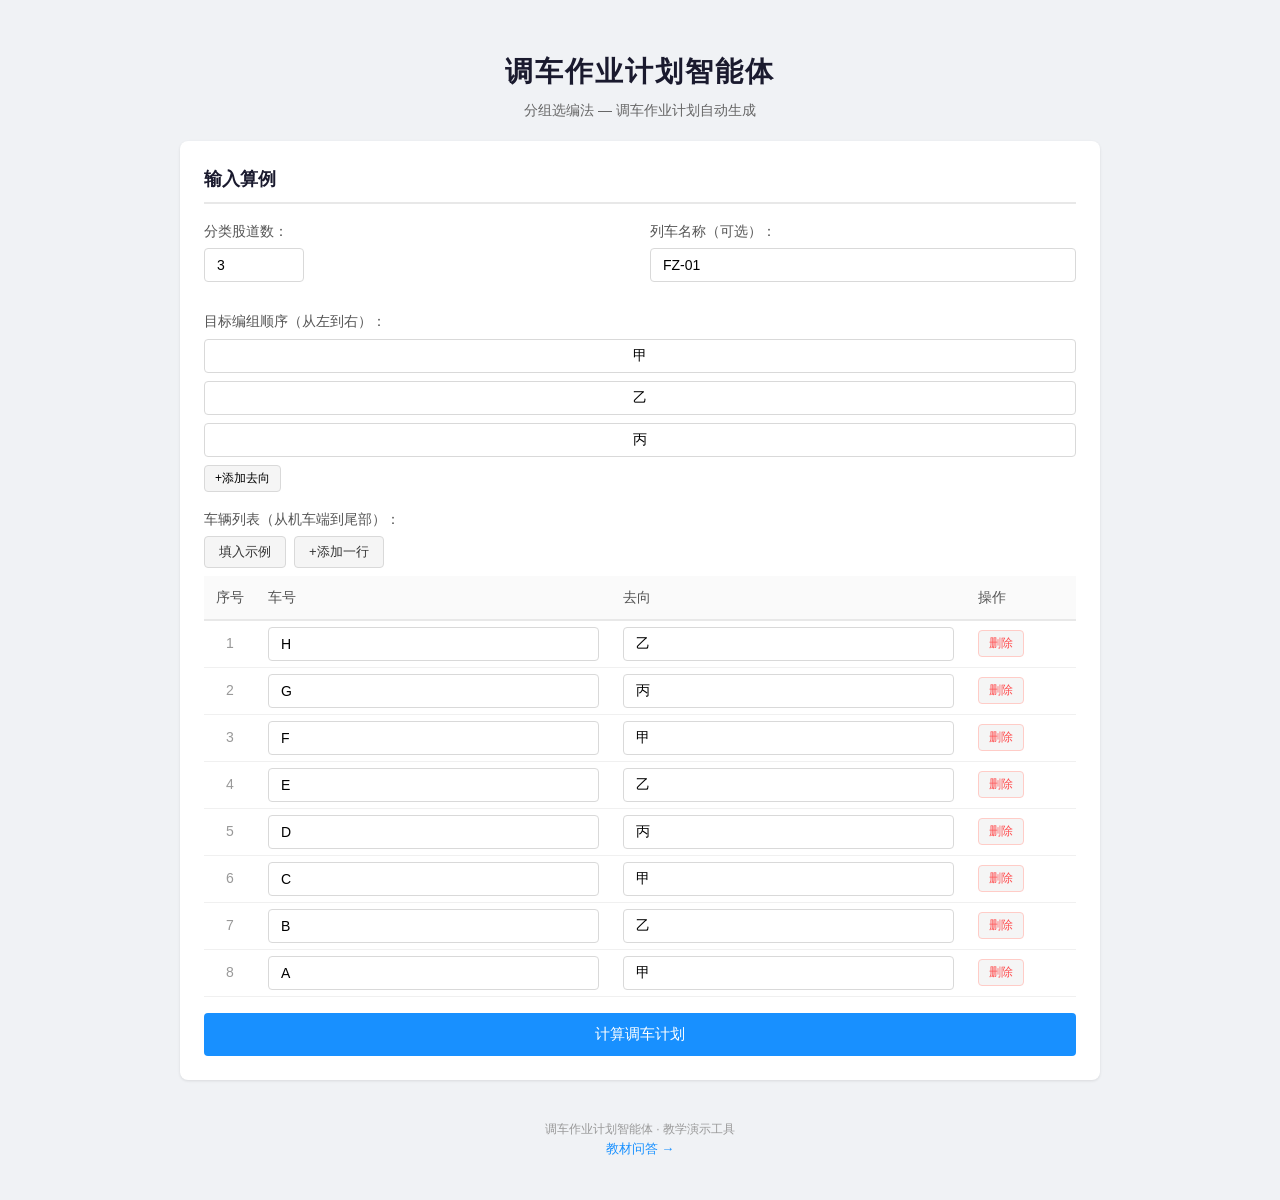
==== static/index.html @ 67c20efc "调车作业计划智能体：分组选编法求解 + 教材知识库与 DeepSeek 问答 - Flask 应用 serve static/，端口 50000 - scripts/shunting_plan.py " ====
<!DOCTYPE html>
<html lang="zh-CN">
<head>
    <meta charset="UTF-8">
    <meta name="viewport" content="width=device-width, initial-scale=1.0">
    <title>调车作业计划智能体</title>
    <link rel="stylesheet" href="/static/style.css">
</head>
<body>
    <div class="container">
        <header>
            <h1>调车作业计划智能体</h1>
            <p class="subtitle">分组选编法 — 调车作业计划自动生成</p>
        </header>

        <main>
            <section class="card input-section">
                <h2>输入算例</h2>
                <div class="form-row">
                    <div class="form-group">
                        <label for="numTracks">分类股道数：</label>
                        <input type="number" id="numTracks" min="2" max="6" value="3">
                    </div>
                    <div class="form-group">
                        <label for="trainName">列车名称（可选）：</label>
                        <input type="text" id="trainName" placeholder="如 FZ-01" maxlength="20">
                    </div>
                </div>

                <div class="form-group">
                    <label>目标编组顺序（从左到右）：</label>
                    <div id="targetOrderContainer" class="order-input">
                        <input type="text" class="order-tag" value="甲" data-index="0">
                        <input type="text" class="order-tag" value="乙" data-index="1">
                        <input type="text" class="order-tag" value="丙" data-index="2">
                        <button type="button" class="btn-sm" id="addOrderBtn">+添加去向</button>
                    </div>
                </div>

                <div class="form-group">
                    <label>车辆列表（从机车端到尾部）：</label>
                    <div class="table-actions">
                        <button type="button" class="btn btn-secondary" id="loadExample">填入示例</button>
                        <button type="button" class="btn btn-secondary" id="addRowBtn">+添加一行</button>
                    </div>
                    <div class="table-wrapper">
                        <table id="carTable">
                            <thead>
                                <tr>
                                    <th>序号</th>
                                    <th>车号</th>
                                    <th>去向</th>
                                    <th>操作</th>
                                </tr>
                            </thead>
                            <tbody id="carTableBody">
                            </tbody>
                        </table>
                    </div>
                </div>

                <button type="button" class="btn btn-primary" id="solveBtn">计算调车计划</button>
                <div id="errorMsg" class="error-msg" style="display:none;"></div>
            </section>

            <section class="card result-section" id="resultSection" style="display:none;">
                <h2>调车作业计划表</h2>
                <div id="resultStats" class="stats-bar"></div>

                <div class="table-wrapper">
                    <table id="resultTable">
                        <thead>
                            <tr>
                                <th>顺序</th>
                                <th>作业股道</th>
                                <th>摘/挂</th>
                                <th>辆数</th>
                                <th>车号</th>
                                <th>说明</th>
                            </tr>
                        </thead>
                        <tbody id="resultTableBody">
                        </tbody>
                    </table>
                </div>

                <div class="formation-section">
                    <h3>最终出发编成</h3>
                    <div id="finalFormation" class="formation-display"></div>
                </div>

                <div id="trackStatesSection" style="display:none;">
                    <h3>解体过程中各股道状态</h3>
                    <div id="trackStatesDisplay"></div>
                </div>
            </section>
        </main>

        <footer>
            <p>调车作业计划智能体 · 教学演示工具</p>
            <p><a href="/qa" class="qa-link">教材问答 →</a></p>
        </footer>
    </div>

    <script>
        const exampleCars = [
            { id: 'H', dest: '乙', order: 1 },
            { id: 'G', dest: '丙', order: 2 },
            { id: 'F', dest: '甲', order: 3 },
            { id: 'E', dest: '乙', order: 4 },
            { id: 'D', dest: '丙', order: 5 },
            { id: 'C', dest: '甲', order: 6 },
            { id: 'B', dest: '乙', order: 7 },
            { id: 'A', dest: '甲', order: 8 },
        ];

        let carCounter = 10;
        let destCounter = 4;

        function addCarRow(carId, dest) {
            const tbody = document.getElementById('carTableBody');
            const tr = document.createElement('tr');
            const rowNum = tbody.children.length + 1;
            tr.innerHTML = `
                <td class="row-num">${rowNum}</td>
                <td><input type="text" class="car-id" value="${carId || ''}" placeholder="如 A" maxlength="10"></td>
                <td><input type="text" class="car-dest" value="${dest || ''}" placeholder="如 甲" maxlength="10"></td>
                <td><button type="button" class="btn-sm btn-danger delete-row" onclick="deleteRow(this)">删除</button></td>
            `;
            tbody.appendChild(tr);
            updateRowNumbers();
        }

        function addOrderTag(value) {
            const container = document.getElementById('targetOrderContainer');
            const input = document.createElement('input');
            input.type = 'text';
            input.className = 'order-tag';
            input.value = value || '';
            input.dataset.index = container.querySelectorAll('.order-tag').length;
            container.insertBefore(input, container.lastElementChild);
        }

        function deleteRow(btn) {
            const tr = btn.closest('tr');
            if (document.querySelectorAll('#carTableBody tr').length <= 2) {
                showError('车辆至少需要2辆');
                return;
            }
            tr.remove();
            updateRowNumbers();
        }

        function updateRowNumbers() {
            const rows = document.querySelectorAll('#carTableBody tr');
            rows.forEach((row, i) => {
                row.querySelector('.row-num').textContent = i + 1;
            });
        }

        function getCarsFromTable() {
            const rows = document.querySelectorAll('#carTableBody tr');
            const cars = [];
            for (let i = rows.length - 1; i >= 0; i--) {
                const id = rows[i].querySelector('.car-id').value.trim();
                const dest = rows[i].querySelector('.car-dest').value.trim();
                if (id && dest) cars.push({ id, dest });
            }
            return cars;
        }

        function getTargetOrder() {
            const tags = document.querySelectorAll('.order-tag');
            const order = [];
            tags.forEach(tag => {
                const val = tag.value.trim();
                if (val) order.push(val);
            });
            return order;
        }

        function showError(msg) {
            const el = document.getElementById('errorMsg');
            el.textContent = msg;
            el.style.display = 'block';
        }

        function hideError() {
            document.getElementById('errorMsg').style.display = 'none';
        }

        // 填入示例
        document.getElementById('loadExample').addEventListener('click', function() {
            document.getElementById('numTracks').value = 3;
            document.getElementById('trainName').value = 'FZ-01';

            // 重置去向顺序
            const container = document.getElementById('targetOrderContainer');
            container.querySelectorAll('.order-tag').forEach(el => el.remove());
            ['甲', '乙', '丙'].forEach(v => addOrderTag(v));

            // 填入车辆（按机车端到尾部顺序：机车端最先处理=表格最下方）
            const tbody = document.getElementById('carTableBody');
            tbody.innerHTML = '';
            exampleCars.forEach(c => addCarRow(c.id, c.dest));

            hideError();
        });

        // 添加行
        document.getElementById('addRowBtn').addEventListener('click', function() {
            addCarRow('', '');
        });

        // 添加去向
        document.getElementById('addOrderBtn').addEventListener('click', function() {
            addOrderTag('');
        });

        // 提交求解
        document.getElementById('solveBtn').addEventListener('click', async function() {
            hideError();

            const cars = getCarsFromTable();
            const targetOrder = getTargetOrder();
            const numTracks = parseInt(document.getElementById('numTracks').value);

            // 前端校验
            if (cars.length < 2) {
                showError('车辆至少需要2辆');
                return;
            }
            if (targetOrder.length === 0) {
                showError('请设置目标编组顺序');
                return;
            }
            // 检查去向是否都在目标顺序中
            const dests = new Set(cars.map(c => c.dest));
            for (const d of dests) {
                if (!targetOrder.includes(d)) {
                    showError(`去向"${d}"不在目标编组顺序中`);
                    return;
                }
            }
            // 去重校验
            const seen = new Set();
            for (const c of cars) {
                if (seen.has(c.id)) {
                    showError(`车号"${c.id}"重复`);
                    return;
                }
                seen.add(c.id);
            }

            // 发送请求
            try {
                this.disabled = true;
                this.textContent = '计算中...';

                const resp = await fetch('/api/solve', {
                    method: 'POST',
                    headers: { 'Content-Type': 'application/json' },
                    body: JSON.stringify({ cars, num_tracks: numTracks, target_order: targetOrder })
                });

                const data = await resp.json();

                if (data.error) {
                    showError(data.error);
                    return;
                }

                displayResult(data);

            } catch (e) {
                showError('网络错误：无法连接到服务器');
            } finally {
                this.disabled = false;
                this.textContent = '计算调车计划';
            }
        });

        function displayResult(data) {
            const section = document.getElementById('resultSection');
            section.style.display = 'block';

            // 统计信息
            const s = data.stats;
            document.getElementById('resultStats').innerHTML = `
                <span class="stat">总调车程数：<strong>${s.total_steps}</strong> 钩</span>
                <span class="stat">牵出：${s.pull_out_count} 钩</span>
                <span class="stat">解体：${s.break_up_count} 钩</span>
                <span class="stat">编组：${s.make_up_count} 钩</span>
                <span class="stat">使用股道：${s.tracks_used} 条</span>
            `;

            // 计划表
            const tbody = document.getElementById('resultTableBody');
            tbody.innerHTML = '';
            data.steps.forEach(step => {
                const tr = document.createElement('tr');
                tr.className = `phase-${step.phase}`;
                tr.innerHTML = `
                    <td>${step.seq}</td>
                    <td>${step.track}</td>
                    <td>${step.op}</td>
                    <td>${step.qty}</td>
                    <td>${step.cars}</td>
                    <td>${step.desc}</td>
                `;
                tbody.appendChild(tr);
            });

            // 最终编成
            const formation = document.getElementById('finalFormation');
            formation.innerHTML = data.final_formation.map((car, i) => `
                <span class="car-tag">${car}</span>
                ${i < data.final_formation.length - 1 ? '<span class="car-arrow">→</span>' : ''}
            `).join('');
        }

        // 初始化
        document.getElementById('loadExample').click();
    </script>
</body>
</html>
---- static/style.css ----
* {
    margin: 0;
    padding: 0;
    box-sizing: border-box;
}

body {
    font-family: -apple-system, "Microsoft YaHei", "PingFang SC", sans-serif;
    background: #f0f2f5;
    color: #333;
    line-height: 1.6;
}

.container {
    max-width: 960px;
    margin: 0 auto;
    padding: 20px;
}

header {
    text-align: center;
    padding: 30px 0 20px;
}

header h1 {
    font-size: 28px;
    color: #1a1a2e;
    letter-spacing: 2px;
}

.subtitle {
    color: #666;
    font-size: 14px;
    margin-top: 4px;
}

.card {
    background: #fff;
    border-radius: 8px;
    padding: 24px;
    margin-bottom: 20px;
    box-shadow: 0 1px 3px rgba(0,0,0,0.1);
}

.card h2 {
    font-size: 18px;
    color: #1a1a2e;
    margin-bottom: 16px;
    padding-bottom: 8px;
    border-bottom: 2px solid #e8e8e8;
}

.card h3 {
    font-size: 15px;
    color: #333;
    margin-bottom: 10px;
}

.form-row {
    display: flex;
    gap: 20px;
    margin-bottom: 12px;
}

.form-group {
    margin-bottom: 16px;
    flex: 1;
}

.form-group label {
    display: block;
    font-size: 14px;
    font-weight: 500;
    color: #555;
    margin-bottom: 6px;
}

input[type="text"],
input[type="number"] {
    width: 100%;
    padding: 8px 12px;
    border: 1px solid #d9d9d9;
    border-radius: 4px;
    font-size: 14px;
    transition: border-color 0.2s;
}

input[type="text"]:focus,
input[type="number"]:focus {
    outline: none;
    border-color: #1890ff;
    box-shadow: 0 0 0 2px rgba(24,144,255,0.15);
}

input[type="number"] {
    width: 100px;
}

.order-input {
    display: flex;
    flex-wrap: wrap;
    gap: 8px;
    align-items: center;
}

.order-tag {
    width: 70px;
    text-align: center;
}

.table-actions {
    display: flex;
    gap: 8px;
    margin-bottom: 8px;
}

.table-wrapper {
    overflow-x: auto;
}

table {
    width: 100%;
    border-collapse: collapse;
    font-size: 14px;
}

table th {
    background: #fafafa;
    color: #555;
    font-weight: 500;
    padding: 10px 12px;
    text-align: left;
    border-bottom: 2px solid #e8e8e8;
    white-space: nowrap;
}

table td {
    padding: 6px 12px;
    border-bottom: 1px solid #f0f0f0;
}

td input {
    width: 100%;
    border: 1px solid transparent;
    padding: 6px 8px;
    border-radius: 4px;
    background: transparent;
}

td input:focus {
    border-color: #1890ff;
    background: #fff;
}

.row-num {
    color: #999;
    text-align: center;
    width: 40px;
}

/* Buttons */
.btn {
    display: inline-block;
    padding: 10px 24px;
    border: none;
    border-radius: 4px;
    font-size: 14px;
    cursor: pointer;
    transition: all 0.2s;
}

.btn-primary {
    background: #1890ff;
    color: #fff;
    font-size: 15px;
    font-weight: 500;
    padding: 12px 40px;
    display: block;
    width: 100%;
    margin-top: 8px;
}

.btn-primary:hover {
    background: #40a9ff;
}

.btn-primary:disabled {
    background: #91d5ff;
    cursor: not-allowed;
}

.btn-secondary {
    background: #f5f5f5;
    color: #333;
    border: 1px solid #d9d9d9;
    padding: 6px 14px;
    font-size: 13px;
}

.btn-secondary:hover {
    background: #e8e8e8;
    border-color: #bbb;
}

.btn-sm {
    padding: 4px 10px;
    border: 1px solid #d9d9d9;
    border-radius: 4px;
    font-size: 12px;
    cursor: pointer;
    background: #f5f5f5;
}

.btn-sm:hover {
    background: #e8e8e8;
}

.btn-danger {
    color: #ff4d4f;
    border-color: #ffccc7;
}

.btn-danger:hover {
    background: #fff1f0;
    border-color: #ff4d4f;
}

/* Error message */
.error-msg {
    background: #fff2f0;
    border: 1px solid #ffccc7;
    color: #ff4d4f;
    padding: 10px 16px;
    border-radius: 4px;
    margin-top: 12px;
    font-size: 14px;
}

/* Result */
.stats-bar {
    display: flex;
    flex-wrap: wrap;
    gap: 12px;
    margin-bottom: 16px;
    padding: 12px 16px;
    background: #f6f8fa;
    border-radius: 6px;
    font-size: 13px;
}

.stat {
    color: #555;
}

.stat strong {
    color: #1890ff;
}

/* Result rows by phase */
.phase-牵出 {
    background: #e6f7ff;
}

.phase-解体 {
    background: #fff7e6;
}

.phase-编组 {
    background: #f6ffed;
}

.phase-牵出:hover,
.phase-解体:hover,
.phase-编组:hover {
    filter: brightness(0.97);
}

/* Formation display */
.formation-section {
    margin-top: 20px;
    padding: 16px;
    background: #f6f8fa;
    border-radius: 6px;
}

.formation-display {
    display: flex;
    flex-wrap: wrap;
    align-items: center;
    gap: 4px;
    padding: 10px 0;
}

.car-tag {
    display: inline-flex;
    align-items: center;
    justify-content: center;
    width: 36px;
    height: 36px;
    background: #1890ff;
    color: #fff;
    font-weight: 600;
    font-size: 14px;
    border-radius: 4px;
}

.car-arrow {
    color: #bbb;
    font-size: 16px;
    margin: 0 2px;
}

/* Footer */
footer {
    text-align: center;
    padding: 20px;
    color: #999;
    font-size: 12px;
}

.qa-link {
    color: #1890ff;
    text-decoration: none;
    font-size: 13px;
}

.qa-link:hover {
    text-decoration: underline;
}

/* Q&A page */
.nav-links {
    margin-top: 8px;
    font-size: 14px;
}

.nav-links a {
    color: #1890ff;
    text-decoration: none;
}

.nav-links a:hover {
    text-decoration: underline;
}

textarea#question {
    width: 100%;
    padding: 10px 12px;
    border: 1px solid #d9d9d9;
    border-radius: 4px;
    font-size: 14px;
    font-family: inherit;
    line-height: 1.6;
    resize: vertical;
}

textarea#question:focus {
    outline: none;
    border-color: #1890ff;
    box-shadow: 0 0 0 2px rgba(24, 144, 255, 0.15);
}

.qa-actions {
    margin-top: 12px;
}

.qa-submit {
    margin-top: 0;
}

.qa-hint {
    background: #fffbe6;
    border: 1px solid #ffe58f;
    color: #ad6800;
    padding: 10px 16px;
    border-radius: 4px;
    margin-top: 12px;
    font-size: 14px;
}

.qa-answer {
    white-space: pre-wrap;
    font-size: 15px;
    line-height: 1.8;
}

.qa-source {
    margin-bottom: 12px;
    padding: 10px 14px;
    background: #f6f8fa;
    border-radius: 6px;
}

.qa-source summary {
    cursor: pointer;
    font-size: 14px;
    font-weight: 500;
    color: #1a1a2e;
}

.qa-source-meta {
    color: #888;
    font-size: 12px;
    margin: 6px 0 4px;
}

.qa-source-snippet {
    font-size: 13px;
    color: #555;
    white-space: pre-wrap;
}

/* Responsive */
@media (max-width: 600px) {
    .container {
        padding: 10px;
    }
    .form-row {
        flex-direction: column;
        gap: 0;
    }
    header h1 {
        font-size: 22px;
    }
    .stats-bar {
        flex-direction: column;
        gap: 4px;
    }
    table {
        font-size: 13px;
    }
    table th,
    table td {
        padding: 6px 8px;
    }
}
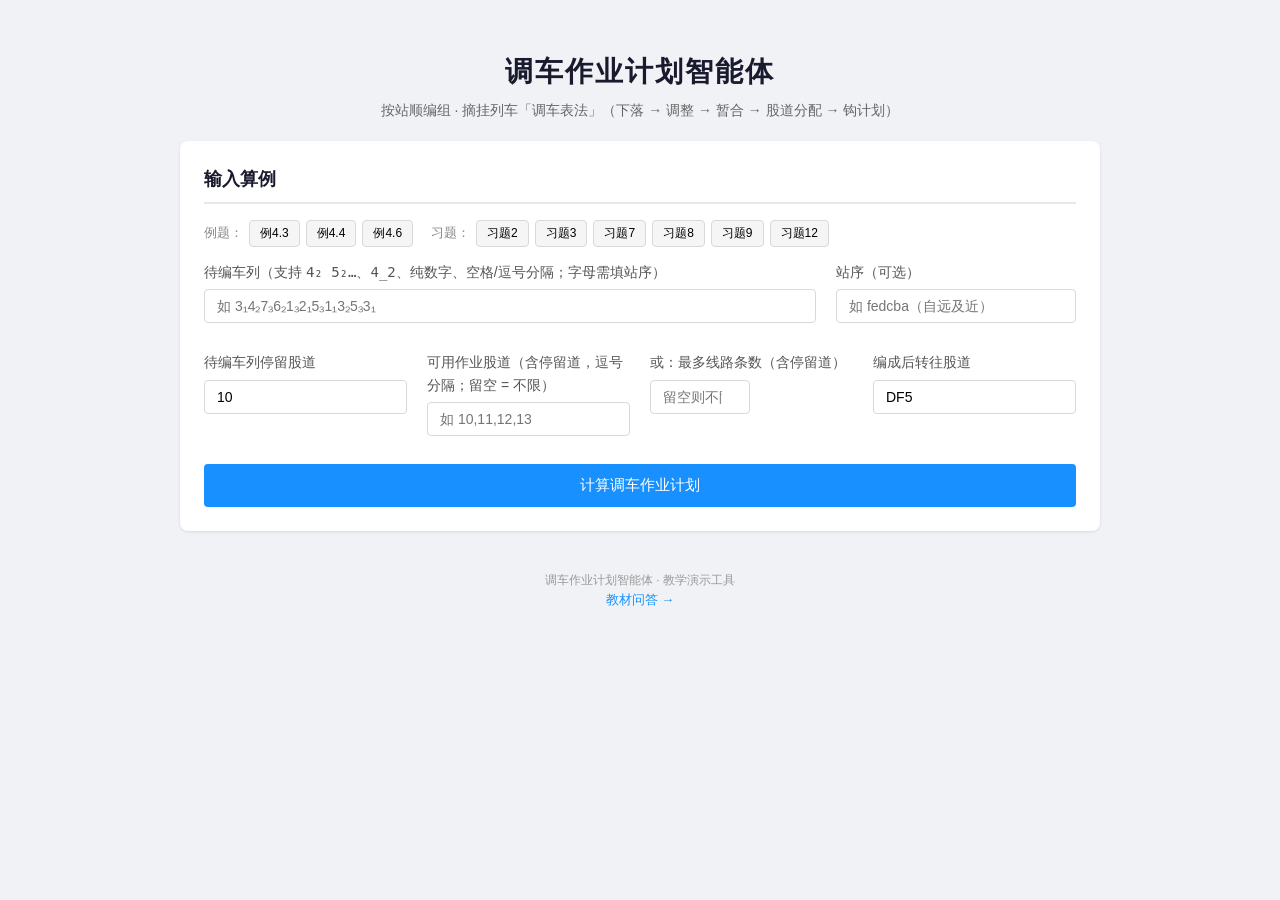
==== commit 1cc87973: "调车表法重建：下落→调整(邻组)→暂合→钩计划 求解 + 分步可视化前端 - scripts/ 新增纯 Python 算法核心：parser/xialuo/tiaozheng/engine/plann" ====
--- a/static/index.html
+++ b/static/index.html
@@ -10,90 +10,94 @@
     <div class="container">
         <header>
             <h1>调车作业计划智能体</h1>
-            <p class="subtitle">分组选编法 — 调车作业计划自动生成</p>
+            <p class="subtitle">按站顺编组 · 摘挂列车「调车表法」（下落 → 调整 → 暂合 → 股道分配 → 钩计划）</p>
         </header>
 
         <main>
-            <section class="card input-section">
+            <!-- ============ 输入 ============ -->
+            <section class="card">
                 <h2>输入算例</h2>
+
+                <div class="preset-row">
+                    <span class="preset-label">例题：</span>
+                    <button type="button" class="btn-sm preset" data-preset="例4.3">例4.3</button>
+                    <button type="button" class="btn-sm preset" data-preset="例4.4">例4.4</button>
+                    <button type="button" class="btn-sm preset" data-preset="例4.6">例4.6</button>
+                    <span class="preset-label" style="margin-left:12px">习题：</span>
+                    <button type="button" class="btn-sm preset" data-preset="习题2">习题2</button>
+                    <button type="button" class="btn-sm preset" data-preset="习题3">习题3</button>
+                    <button type="button" class="btn-sm preset" data-preset="习题7">习题7</button>
+                    <button type="button" class="btn-sm preset" data-preset="习题8">习题8</button>
+                    <button type="button" class="btn-sm preset" data-preset="习题9">习题9</button>
+                    <button type="button" class="btn-sm preset" data-preset="习题12">习题12</button>
+                </div>
+
                 <div class="form-row">
                     <div class="form-group">
-                        <label for="numTracks">分类股道数：</label>
-                        <input type="number" id="numTracks" min="2" max="6" value="3">
+                        <label for="seqInput">待编车列（支持 <code>4₂ 5₂…</code>、<code>4_2</code>、纯数字、空格/逗号分隔；字母需填站序）</label>
+                        <input type="text" id="seqInput" placeholder="如 3₁4₂7₃6₂1₃2₁5₃1₁3₂5₃3₁">
+                    </div>
+                    <div class="form-group narrow">
+                        <label for="stationOrder">站序（可选）</label>
+                        <input type="text" id="stationOrder" placeholder="如 fedcba（自远及近）">
+                    </div>
+                </div>
+
+                <div class="form-row">
+                    <div class="form-group narrow">
+                        <label for="homeTrack">待编车列停留股道</label>
+                        <input type="text" id="homeTrack" value="10">
                     </div>
                     <div class="form-group">
-                        <label for="trainName">列车名称（可选）：</label>
-                        <input type="text" id="trainName" placeholder="如 FZ-01" maxlength="20">
+                        <label for="allowedTracks">可用作业股道（含停留道，逗号分隔；留空 = 不限）</label>
+                        <input type="text" id="allowedTracks" placeholder="如 10,11,12,13">
+                    </div>
+                    <div class="form-group narrow">
+                        <label for="budget">或：最多线路条数（含停留道）</label>
+                        <input type="number" id="budget" min="2" max="10" placeholder="留空则不限">
+                    </div>
+                    <div class="form-group narrow">
+                        <label for="departTrack">编成后转往股道</label>
+                        <input type="text" id="departTrack" value="DF5">
                     </div>
                 </div>
 
-                <div class="form-group">
-                    <label>目标编组顺序（从左到右）：</label>
-                    <div id="targetOrderContainer" class="order-input">
-                        <input type="text" class="order-tag" value="甲" data-index="0">
-                        <input type="text" class="order-tag" value="乙" data-index="1">
-                        <input type="text" class="order-tag" value="丙" data-index="2">
-                        <button type="button" class="btn-sm" id="addOrderBtn">+添加去向</button>
-                    </div>
-                </div>
-
-                <div class="form-group">
-                    <label>车辆列表（从机车端到尾部）：</label>
-                    <div class="table-actions">
-                        <button type="button" class="btn btn-secondary" id="loadExample">填入示例</button>
-                        <button type="button" class="btn btn-secondary" id="addRowBtn">+添加一行</button>
-                    </div>
-                    <div class="table-wrapper">
-                        <table id="carTable">
-                            <thead>
-                                <tr>
-                                    <th>序号</th>
-                                    <th>车号</th>
-                                    <th>去向</th>
-                                    <th>操作</th>
-                                </tr>
-                            </thead>
-                            <tbody id="carTableBody">
-                            </tbody>
-                        </table>
-                    </div>
-                </div>
-
-                <button type="button" class="btn btn-primary" id="solveBtn">计算调车计划</button>
+                <button type="button" class="btn btn-primary" id="solveBtn">计算调车作业计划</button>
                 <div id="errorMsg" class="error-msg" style="display:none;"></div>
             </section>
 
-            <section class="card result-section" id="resultSection" style="display:none;">
-                <h2>调车作业计划表</h2>
-                <div id="resultStats" class="stats-bar"></div>
-
-                <div class="table-wrapper">
-                    <table id="resultTable">
-                        <thead>
-                            <tr>
-                                <th>顺序</th>
-                                <th>作业股道</th>
-                                <th>摘/挂</th>
-                                <th>辆数</th>
-                                <th>车号</th>
-                                <th>说明</th>
-                            </tr>
-                        </thead>
-                        <tbody id="resultTableBody">
-                        </tbody>
-                    </table>
-                </div>
-
-                <div class="formation-section">
-                    <h3>最终出发编成</h3>
-                    <div id="finalFormation" class="formation-display"></div>
-                </div>
-
-                <div id="trackStatesSection" style="display:none;">
-                    <h3>解体过程中各股道状态</h3>
-                    <div id="trackStatesDisplay"></div>
-                </div>
-            </section>
+            <!-- ============ 结果 ============ -->
+            <div id="resultRoot" style="display:none;">
+                <section class="card" id="metaCard" style="display:none;"></section>
+
+                <section class="card" id="stageCard" style="display:none;">
+                    <h2>下落 → 调整（调车表）</h2>
+                    <div id="xialuoWrap"></div>
+                    <div id="adjustWrap"></div>
+                </section>
+
+                <section class="card" id="schemeCard" style="display:none;">
+                    <h2>暂合候选方案 <span class="hint">点击选择方案；★ 为按时间模型最优</span></h2>
+                    <div id="schemePicker" class="scheme-picker"></div>
+
+                    <div id="schemeDetail">
+                        <h3>钩计划与逐步股道图</h3>
+                        <div id="statsBar" class="stats-bar"></div>
+                        <div id="trackAlloc" class="track-alloc"></div>
+                        <div id="planTableWrap" class="table-wrapper"></div>
+                        <div class="formation-section">
+                            <h3>编成后车列（出发去向）</h3>
+                            <div id="finalFormation" class="formation-display"></div>
+                        </div>
+                        <div class="yard-section">
+                            <h3>逐步股道图 <span class="hint">（左=远端/内方 → 右=机车端；🚂 表示机车）</span></h3>
+                            <div id="playerCtrl" class="stage-nav"></div>
+                            <div id="stepInfo" class="step-info"></div>
+                            <div id="yardCanvas"></div>
+                        </div>
+                    </div>
+                </section>
+            </div>
         </main>
 
         <footer>
@@ -103,224 +107,393 @@
     </div>
 
     <script>
-        const exampleCars = [
-            { id: 'H', dest: '乙', order: 1 },
-            { id: 'G', dest: '丙', order: 2 },
-            { id: 'F', dest: '甲', order: 3 },
-            { id: 'E', dest: '乙', order: 4 },
-            { id: 'D', dest: '丙', order: 5 },
-            { id: 'C', dest: '甲', order: 6 },
-            { id: 'B', dest: '乙', order: 7 },
-            { id: 'A', dest: '甲', order: 8 },
-        ];
-
-        let carCounter = 10;
-        let destCounter = 4;
-
-        function addCarRow(carId, dest) {
-            const tbody = document.getElementById('carTableBody');
-            const tr = document.createElement('tr');
-            const rowNum = tbody.children.length + 1;
-            tr.innerHTML = `
-                <td class="row-num">${rowNum}</td>
-                <td><input type="text" class="car-id" value="${carId || ''}" placeholder="如 A" maxlength="10"></td>
-                <td><input type="text" class="car-dest" value="${dest || ''}" placeholder="如 甲" maxlength="10"></td>
-                <td><button type="button" class="btn-sm btn-danger delete-row" onclick="deleteRow(this)">删除</button></td>
-            `;
-            tbody.appendChild(tr);
-            updateRowNumbers();
-        }
-
-        function addOrderTag(value) {
-            const container = document.getElementById('targetOrderContainer');
-            const input = document.createElement('input');
-            input.type = 'text';
-            input.className = 'order-tag';
-            input.value = value || '';
-            input.dataset.index = container.querySelectorAll('.order-tag').length;
-            container.insertBefore(input, container.lastElementChild);
-        }
-
-        function deleteRow(btn) {
-            const tr = btn.closest('tr');
-            if (document.querySelectorAll('#carTableBody tr').length <= 2) {
-                showError('车辆至少需要2辆');
-                return;
-            }
-            tr.remove();
-            updateRowNumbers();
-        }
-
-        function updateRowNumbers() {
-            const rows = document.querySelectorAll('#carTableBody tr');
-            rows.forEach((row, i) => {
-                row.querySelector('.row-num').textContent = i + 1;
+        'use strict';
+
+        // ---------------- 输入与示例 ----------------
+        const PRESETS = {
+            "例4.3": { seq: "b₂a₁c₁f₂e₁b₁f₂a₂c₁e₁d₂a₁", station_order: "fedcba", home: "10", allowed: "10,11,12,13", budget: "", depart: "DF3" },
+            "例4.4": { seq: "edgafbgfcea", station_order: "gfedcba", home: "12", allowed: "10,11,12,13,14", budget: "", depart: "DF5" },
+            "例4.6": { seq: "4₂5₂6₁3₁5₂1₃2₁4₃3₂6₁5₁3₂1₁4₂7₂", station_order: "", home: "7", allowed: "7,8,9,10", budget: "", depart: "DF3" },
+            "习题2": { seq: "1₃4₁6₁5₃1₂4₁3₁2₂6₂7₃", station_order: "", home: "10", allowed: "", budget: 5, depart: "DF5" },
+            "习题3": { seq: "3₁4₂7₃6₂1₃2₁5₃1₁3₂5₃3₁", station_order: "", home: "10", allowed: "", budget: 3, depart: "DF5" },
+            "习题7": { seq: "73652264135347", station_order: "", home: "10", allowed: "", budget: "", depart: "DF5" },
+            "习题8": { seq: "659142481736", station_order: "", home: "10", allowed: "", budget: "", depart: "DF5" },
+            "习题9": { seq: "835327144357664", station_order: "", home: "10", allowed: "", budget: "", depart: "DF5" },
+            "习题12": { seq: "4₃3₂6₁2₁1₃5₂4₁2₂1₃6₂5₁4₁3₁", station_order: "", home: "11", allowed: "11,12,13,14", budget: "", depart: "DF5" },
+        };
+
+        const SUB = { "₁":1,"₂":2,"₃":3,"₄":4,"₅":5,"₆":6,"₇":7,"₈":8,"₉":9 };
+
+        document.querySelectorAll('.preset').forEach(btn => {
+            btn.addEventListener('click', () => {
+                const p = PRESETS[btn.dataset.preset];
+                if (!p) return;
+                document.getElementById('seqInput').value = p.seq;
+                document.getElementById('stationOrder').value = p.station_order || '';
+                document.getElementById('homeTrack').value = p.home;
+                document.getElementById('allowedTracks').value = p.allowed || '';
+                document.getElementById('budget').value = p.budget === '' ? '' : p.budget;
+                document.getElementById('departTrack').value = p.depart;
+                hideError();
+                solve();
             });
-        }
-
-        function getCarsFromTable() {
-            const rows = document.querySelectorAll('#carTableBody tr');
-            const cars = [];
-            for (let i = rows.length - 1; i >= 0; i--) {
-                const id = rows[i].querySelector('.car-id').value.trim();
-                const dest = rows[i].querySelector('.car-dest').value.trim();
-                if (id && dest) cars.push({ id, dest });
-            }
-            return cars;
-        }
-
-        function getTargetOrder() {
-            const tags = document.querySelectorAll('.order-tag');
-            const order = [];
-            tags.forEach(tag => {
-                const val = tag.value.trim();
-                if (val) order.push(val);
-            });
-            return order;
-        }
-
-        function showError(msg) {
-            const el = document.getElementById('errorMsg');
-            el.textContent = msg;
-            el.style.display = 'block';
-        }
-
-        function hideError() {
-            document.getElementById('errorMsg').style.display = 'none';
-        }
-
-        // 填入示例
-        document.getElementById('loadExample').addEventListener('click', function() {
-            document.getElementById('numTracks').value = 3;
-            document.getElementById('trainName').value = 'FZ-01';
-
-            // 重置去向顺序
-            const container = document.getElementById('targetOrderContainer');
-            container.querySelectorAll('.order-tag').forEach(el => el.remove());
-            ['甲', '乙', '丙'].forEach(v => addOrderTag(v));
-
-            // 填入车辆（按机车端到尾部顺序：机车端最先处理=表格最下方）
-            const tbody = document.getElementById('carTableBody');
-            tbody.innerHTML = '';
-            exampleCars.forEach(c => addCarRow(c.id, c.dest));
-
+        });
+
+        document.getElementById('solveBtn').addEventListener('click', solve);
+
+        function showError(m) { const el = document.getElementById('errorMsg'); el.textContent = m; el.style.display = 'block'; }
+        function hideError() { document.getElementById('errorMsg').style.display = 'none'; }
+
+        // 前端校验（规则与 app.py /api/solve 镜像，改规则需同步）
+        function validateInput() {
+            const seq = document.getElementById('seqInput').value.trim();
+            if (!seq) { return '待编车列为空'; }
+            const toks = tokenizeForCheck(seq);
+            if (toks.length < 2) { return '待编车列至少需要 2 个车组（2 辆以上）'; }
+            const order = document.getElementById('stationOrder').value.trim();
+            const hasLetter = /[a-zA-Z]/.test(seq);
+            if (hasLetter && !order) { return '含字母站名时请填「站序」（编成顺序，如 fedcba）'; }
+            return null;
+        }
+
+        function tokenizeForCheck(seq) {
+            // 简单计数（不用于求解，只做前端即时提示）
+            const sep = /[\s,，]/.test(seq);
+            if (sep) return seq.split(/[\s,，]+/).filter(Boolean);
+            if (/[₀-₉]/.test(seq)) {
+                const out = []; let i = 0;
+                while (i < seq.length) {
+                    const ch = seq[i];
+                    if (/[0-9A-Za-z]/.test(ch)) { out.push(ch + (SUB[seq[i+1]] ? seq[++i] : '')); }
+                    i++;
+                }
+                return out;
+            }
+            return seq.split('');
+        }
+
+        function buildPayload() {
+            const seq = document.getElementById('seqInput').value.trim();
+            const order = document.getElementById('stationOrder').value.trim();
+            const home = document.getElementById('homeTrack').value.trim() || '10';
+            const allowedRaw = document.getElementById('allowedTracks').value.trim();
+            const budgetRaw = document.getElementById('budget').value.trim();
+            const depart = document.getElementById('departTrack').value.trim() || 'DF5';
+            const payload = { seq, home_track: home, depart_track: depart };
+            if (order) payload.station_order = order;
+            if (allowedRaw) {
+                payload.allowed_tracks = allowedRaw.split(/[\s,，]+/).filter(Boolean);
+                if (!payload.allowed_tracks.includes(home)) payload.allowed_tracks.unshift(home);
+            } else if (budgetRaw !== '') {
+                const b = parseInt(budgetRaw, 10);
+                if (isNaN(b) || b < 1 || b > 10) { showError('线路条数须为 1~10 的整数'); return null; }
+                payload.track_budget = b;
+            }
+            return payload;
+        }
+
+        // ---------------- 求解与渲染 ----------------
+        let RESULT = null;
+
+        async function solve() {
             hideError();
-        });
-
-        // 添加行
-        document.getElementById('addRowBtn').addEventListener('click', function() {
-            addCarRow('', '');
-        });
-
-        // 添加去向
-        document.getElementById('addOrderBtn').addEventListener('click', function() {
-            addOrderTag('');
-        });
-
-        // 提交求解
-        document.getElementById('solveBtn').addEventListener('click', async function() {
-            hideError();
-
-            const cars = getCarsFromTable();
-            const targetOrder = getTargetOrder();
-            const numTracks = parseInt(document.getElementById('numTracks').value);
-
-            // 前端校验
-            if (cars.length < 2) {
-                showError('车辆至少需要2辆');
-                return;
-            }
-            if (targetOrder.length === 0) {
-                showError('请设置目标编组顺序');
-                return;
-            }
-            // 检查去向是否都在目标顺序中
-            const dests = new Set(cars.map(c => c.dest));
-            for (const d of dests) {
-                if (!targetOrder.includes(d)) {
-                    showError(`去向"${d}"不在目标编组顺序中`);
-                    return;
-                }
-            }
-            // 去重校验
-            const seen = new Set();
-            for (const c of cars) {
-                if (seen.has(c.id)) {
-                    showError(`车号"${c.id}"重复`);
-                    return;
-                }
-                seen.add(c.id);
-            }
-
-            // 发送请求
+            const err = validateInput();
+            if (err) { showError(err); return; }
+            const payload = buildPayload();
+            if (!payload) return;
+            const btn = document.getElementById('solveBtn');
             try {
-                this.disabled = true;
-                this.textContent = '计算中...';
-
+                btn.disabled = true; btn.textContent = '计算中…';
                 const resp = await fetch('/api/solve', {
-                    method: 'POST',
-                    headers: { 'Content-Type': 'application/json' },
-                    body: JSON.stringify({ cars, num_tracks: numTracks, target_order: targetOrder })
+                    method: 'POST', headers: { 'Content-Type': 'application/json' },
+                    body: JSON.stringify(payload),
                 });
-
                 const data = await resp.json();
-
-                if (data.error) {
-                    showError(data.error);
-                    return;
-                }
-
-                displayResult(data);
-
+                if (data.error) { showError(data.error); return; }
+                RESULT = data;
+                renderAll();
             } catch (e) {
                 showError('网络错误：无法连接到服务器');
             } finally {
-                this.disabled = false;
-                this.textContent = '计算调车计划';
-            }
-        });
-
-        function displayResult(data) {
-            const section = document.getElementById('resultSection');
-            section.style.display = 'block';
-
-            // 统计信息
-            const s = data.stats;
-            document.getElementById('resultStats').innerHTML = `
-                <span class="stat">总调车程数：<strong>${s.total_steps}</strong> 钩</span>
-                <span class="stat">牵出：${s.pull_out_count} 钩</span>
-                <span class="stat">解体：${s.break_up_count} 钩</span>
-                <span class="stat">编组：${s.make_up_count} 钩</span>
-                <span class="stat">使用股道：${s.tracks_used} 条</span>
-            `;
-
-            // 计划表
-            const tbody = document.getElementById('resultTableBody');
-            tbody.innerHTML = '';
-            data.steps.forEach(step => {
-                const tr = document.createElement('tr');
-                tr.className = `phase-${step.phase}`;
-                tr.innerHTML = `
-                    <td>${step.seq}</td>
-                    <td>${step.track}</td>
-                    <td>${step.op}</td>
-                    <td>${step.qty}</td>
-                    <td>${step.cars}</td>
-                    <td>${step.desc}</td>
-                `;
-                tbody.appendChild(tr);
+                btn.disabled = false; btn.textContent = '计算调车作业计划';
+            }
+        }
+
+        const PALETTE = ['#1890ff','#fa8c16','#52c41a','#722ed1','#eb2f96','#13c2c2','#a0d911','#f5222d','#2f54eb','#faad14','#08979c','#7cb305','#b37feb','#ff7a45'];
+        const stationColor = s => PALETTE[(s - 1) % PALETTE.length];
+        const COL_NAME = ['', '一', '二', '三', '四', '五', '六', '七', '八', '九', '十'];
+
+        function subOf(count) {
+            if (count === 1) return '';
+            const m = { 2:"₂",3:"₃",4:"₄",5:"₅",6:"₆",7:"₇",8:"₈",9:"₉" };
+            return m[count] || '';
+        }
+        function tokenText(g) { return g.station + subOf(g.count); }
+
+        // 渲染一张"列 × 待编车组"横表；hl 为需要高亮的 pos 集合
+        function colTableHtml(headerGroups, colList, hl) {
+            let rows = '';
+            colList.forEach((col, r) => {
+                const map = {};
+                col.forEach(g => map[g.pos] = g);
+                let cells = '';
+                headerGroups.forEach(h => {
+                    const g = map[h.pos];
+                    const cls = g ? (hl && hl[g.pos] ? 'cell-has cell-moved' : 'cell-has') : '';
+                    const st = g ? `style="color:${stationColor(g.station)}"` : '';
+                    cells += `<td class="${cls}" ${st}>${g ? tokenText(g) : ''}</td>`;
+                });
+                rows += `<tr><th class="row-col">${COL_NAME[r + 1]}列</th>${cells}</tr>`;
             });
-
-            // 最终编成
-            const formation = document.getElementById('finalFormation');
-            formation.innerHTML = data.final_formation.map((car, i) => `
-                <span class="car-tag">${car}</span>
-                ${i < data.final_formation.length - 1 ? '<span class="car-arrow">→</span>' : ''}
-            `).join('');
-        }
-
-        // 初始化
-        document.getElementById('loadExample').click();
+            return `<div class="table-wrapper"><table class="xl-table">
+                <tr><th class="row-col">待编车组</th>${headerGroups.map(h => `<th>${tokenText(h)}</th>`).join('')}</tr>
+                ${rows}</table></div>`;
+        }
+
+        function renderAdjust(headerGroups, tz) {
+            const wrap = document.getElementById('adjustWrap');
+            const note = (tz && tz.note) || '';
+            const moves = (tz && tz.moves) || [];
+            let html = '<h3>第二步 · 调整（形成邻组）</h3>';
+            html += `<p class="note-text">${note}</p>`;
+            if (moves.length) {
+                const hl = {};
+                const list = moves.map(m => {
+                    const g = headerGroups[m.pos - 1];
+                    const n = headerGroups[m.neighbor_pos - 1];
+                    hl[g.pos] = true;
+                    return `<li>第 <b>${m.pos}</b> 位的 <b>${tokenText(g)}</b>：
+                            列${COL_NAME[m.from_col + 1]} → 列${COL_NAME[m.to_col + 1]}，
+                            与第 ${m.neighbor_pos} 位的 ${tokenText(n)} 相邻，成<b>邻组 ${tokenText(g)}${tokenText(n)}</b>
+                            （同线连续，溜放可一钩，省 1 溜放钩）</li>`;
+                }).join('');
+                html += `<ul class="move-list">${list}</ul>`;
+                html += `<div style="margin-top:6px"><p class="note-text">调整后调车表（被移入的车组以高亮标出）：</p>
+                        ${colTableHtml(headerGroups, tz.cols_after, hl)}</div>`;
+            }
+            wrap.innerHTML = html;
+        }
+
+        // 渲染：解析摘要 + 下落表 + 调整说明
+        function renderAll() {
+            const root = document.getElementById('resultRoot');
+            root.style.display = 'block';
+            const meta = RESULT.meta, stages = RESULT.stages;
+
+            // meta card
+            const mc = document.getElementById('metaCard');
+            mc.style.display = 'block';
+            let groupTotals = Object.keys(meta.group_totals).map(k => ({ s: +k, c: meta.group_totals[k] }));
+            groupTotals.sort((a, b) => a.s - b.s);
+            mc.innerHTML = `
+                <h2>算例概览</h2>
+                <div class="stats-bar">
+                    <span class="stat">总辆数：<strong>${meta.total_cars}</strong></span>
+                    <span class="stat">去向数：<strong>${meta.max_station}</strong></span>
+                    <span class="stat">停留股道：<strong>${meta.home_track}</strong></span>
+                    <span class="stat">转往：<strong>${meta.depart_track}</strong></span>
+                </div>
+                <div class="group-totals">去向分布：
+                    ${groupTotals.map(x => `<span class="chip-mini" style="background:${stationColor(x.s)}">${x.s}×${x.c}</span>`).join('')}
+                </div>
+                <div class="parsed-seq">待编车组（远 → 机车端）：
+                    ${meta.parsed_seq.map(g => `<span class="g-chip" style="border-color:${stationColor(g.station)}">${g.station}${subOf(g.count)}</span>`).join('')}
+                </div>`;
+
+            // stage: 下落表 + 调整
+            const sc = document.getElementById('stageCard');
+            sc.style.display = 'block';
+            const header = stages.xialuo.header;
+            document.getElementById('xialuoWrap').innerHTML = `
+                <h3>第一步 · 下落（原始调车表）</h3>
+                ${colTableHtml(header, stages.xialuo.cols, null)}
+                <p class="note-text">把反顺序车组下落到不同"列"；每列将占用一条股道（或与它列暂合共用）。同一列内部去向非降。</p>`;
+            renderAdjust(header, stages.tiaozheng);
+
+            renderSchemes();
+        }
+
+        // ---------------- 方案选择与详情 ----------------
+        let CURRENT_SCHEME = null;
+
+        function renderSchemes() {
+            const schemes = RESULT.schemes || [];
+            const card = document.getElementById('schemeCard');
+            if (!schemes.length) {
+                card.style.display = 'none';
+                showError(RESULT.note || '无可行方案');
+                return;
+            }
+            card.style.display = 'block';
+            const picker = document.getElementById('schemePicker');
+            picker.innerHTML = schemes.map(s => {
+                const st = s.stats;
+                const cls = s.best ? 'scheme-chip best' : 'scheme-chip';
+                return `<button type="button" class="${cls}" data-id="${s.id}">
+                    ${s.best ? '★' : ''}${s.label}
+                    <span class="s-chip-sub">${st.hooks_pull}挂 · ${st.hooks_throw}溜 · ${st.hooks_transfer}转 = ${st.textbook_total}钩(${st.tracks_used}线)</span>
+                </button>`;
+            }).join('');
+            picker.querySelectorAll('.scheme-chip').forEach(b => {
+                b.addEventListener('click', () => {
+                    CURRENT_SCHEME = RESULT.schemes.find(s => s.id === b.dataset.id);
+                    picker.querySelectorAll('.scheme-chip').forEach(x => x.classList.toggle('active', x === b));
+                    renderSchemeDetail();
+                });
+            });
+            const best = schemes.find(s => s.best) || schemes[0];
+            CURRENT_SCHEME = best;
+            picker.querySelector(`[data-id="${best.id}"]`).classList.add('active');
+            renderSchemeDetail();
+        }
+
+        function renderSchemeDetail() {
+            const s = CURRENT_SCHEME, st = s.stats;
+            document.getElementById('statsBar').innerHTML = `
+                <span class="stat">挂车钩：<strong>${st.hooks_pull}</strong></span>
+                <span class="stat">溜放钩：<strong>${st.hooks_throw}</strong></span>
+                <span class="stat">转线钩：<strong>${st.hooks_transfer}</strong></span>
+                <span class="stat">总钩数：<strong>${st.total_hooks}</strong>（教材口径 ${st.textbook_total}，不含转线）</span>
+                <span class="stat">调车程：<strong>${st.cheng}</strong></span>
+                <span class="stat">使用股道：<strong>${st.tracks_used}</strong> 条</span>`;
+            document.getElementById('trackAlloc').innerHTML =
+                '股道分配：' + s.track_alloc.map(t => `<span class="alloc-chip"><b>${t.track}</b>道 ← ${t.super}</span>`).join('');
+
+            // 钩计划表
+            const tbody = s.hooks.map((h, i) => `
+                <tr class="hook-row" data-hook="${i}" data-round="${h.phase_round}">
+                    <td>${h.seq}</td><td><b>${h.code}</b></td><td>${kindTag(h.kind)}</td>
+                    <td>${h.qty}</td><td>${h.cars.join('')}</td><td>${h.note || ''}</td>
+                </tr>`).join('');
+            document.getElementById('planTableWrap').innerHTML = `
+                <table id="planTable"><thead><tr>
+                    <th>顺序</th><th>作业</th><th>种类</th><th>辆数</th><th>去向</th><th>说明</th>
+                </tr></thead><tbody>${tbody}</tbody></table>`;
+
+            // 编成
+            const fm = document.getElementById('finalFormation');
+            fm.innerHTML = s.final_formation.map((v, i) =>
+                `<span class="car-tag" style="background:${stationColor(v)}">${v}</span>` +
+                (i < s.final_formation.length - 1 ? '<span class="car-arrow">→</span>' : '')).join('');
+
+            // 逐步图数据：index 0 = 初始，i>=1 = hooks[i-1].state
+            PLAYER.scheme = s;
+            PLAYER.states = buildStates(s);
+            PLAYER.idx = 0;
+            buildPlayerControls();
+            drawStep();
+        }
+
+        function kindTag(k) {
+            const m = { '挂': ['+', 'phase-牵出'], '溜': ['−', 'phase-解体'], '转': ['转', 'phase-转线'] };
+            const x = m[k] || m['溜'];
+            return `<span class="kind ${x[1]}">${x[0]}</span>`;
+        }
+
+        // 构造 states: [初始] + 每钩后状态
+        function buildStates(scheme) {
+            const meta = RESULT.meta;
+            const home = meta.home_track;
+            const trackOrder = displayOrder(scheme);
+            const initTracks = {};
+            trackOrder.forEach(t => initTracks[t] = []);
+            let cars = [];
+            meta.parsed_seq.forEach((g, i) => { for (let k = 0; k < g.count; k++) cars.push({ station: g.station, gid: g.pos }); });
+            initTracks[home] = cars;
+            const states = [{ tracks: initTracks, lead: [] }];
+            scheme.hooks.forEach(h => states.push(h.state));
+            return states;
+        }
+
+        function displayOrder(scheme) {
+            // home 优先，其余数值/字典序
+            const home = RESULT.meta.home_track;
+            const seen = [];
+            scheme.track_alloc.forEach(t => { if (!seen.includes(t.track)) seen.push(t.track); });
+            seen.sort((a, b) => (a === home ? -1 : b === home ? 1 : num(a) - num(b)));
+            return seen;
+        }
+        function num(x) { const n = parseInt(x, 10); return isNaN(n) ? x.charCodeAt(0) : n; }
+
+        // ---------------- 逐步播放 ----------------
+        const PLAYER = { scheme: null, states: [], idx: 0, maxRound: 0 };
+
+        function buildPlayerControls() {
+            const maxR = Math.max(1, ...PLAYER.scheme.hooks.map(h => h.phase_round));
+            PLAYER.maxRound = maxR;
+            document.getElementById('playerCtrl').innerHTML = `
+                <button type="button" class="btn-sm" id="pPrev">◀ 上一步</button>
+                <button type="button" class="btn-sm" id="pNext">下一步 ▶</button>
+                <button type="button" class="btn-sm" id="pRound">跳到下一轮 ▶▶</button>
+                <button type="button" class="btn-sm" id="pEnd">到结尾 ⏭</button>
+                <span id="pPos" class="hint" style="margin-left:8px"></span>`;
+            document.getElementById('pPrev').addEventListener('click', () => { if (PLAYER.idx > 0) { PLAYER.idx--; drawStep(); } });
+            document.getElementById('pNext').addEventListener('click', () => { if (PLAYER.idx < PLAYER.states.length - 1) { PLAYER.idx++; drawStep(); } });
+            document.getElementById('pEnd').addEventListener('click', () => { PLAYER.idx = PLAYER.states.length - 1; drawStep(); });
+            document.getElementById('pRound').addEventListener('click', () => {
+                const cur = PLAYER.idx === 0 ? 0 : PLAYER.scheme.hooks[PLAYER.idx - 1].phase_round;
+                let nxt = PLAYER.idx;
+                while (nxt < PLAYER.states.length - 1) {
+                    const hr = nxt === 0 ? 0 : PLAYER.scheme.hooks[nxt - 1].phase_round;
+                    if (hr > cur) break;
+                    nxt++;
+                }
+                PLAYER.idx = nxt; drawStep();
+            });
+        }
+
+        function drawStep() {
+            const s = PLAYER.scheme, st = PLAYER.states[PLAYER.idx];
+            const info = document.getElementById('stepInfo');
+            const hook = PLAYER.idx === 0 ? null : s.hooks[PLAYER.idx - 1];
+            const posEl = document.getElementById('pPos');
+            if (posEl) {
+                posEl.textContent = hook
+                    ? `第 ${hook.seq} 钩（第 ${hook.phase_round} 轮）`
+                    : `初始（待编车列在 ${RESULT.meta.home_track} 道）`;
+            }
+            if (hook) {
+                info.innerHTML = `<span class="step-code">${hook.code}</span>　${hook.note || ''}` +
+                    (hook.kind === '溜' ? `　→ ${hook.cars.length} 辆去向 <b>${hook.cars.join(' ')}</b>` : '');
+            } else {
+                info.textContent = '初始状态';
+            }
+
+            const order = displayOrder(s);
+            let html = '';
+            const shownTracks = {};
+            order.forEach(t => { shownTracks[t] = st.tracks[t] || []; });
+            Object.keys(st.tracks).forEach(t => { if (!(t in shownTracks)) shownTracks[t] = st.tracks[t]; });
+
+            // 只画"出现过"的道（含空的 home）
+            const active = Object.keys(shownTracks).filter(t => shownTracks[t].length || t === RESULT.meta.home_track);
+            html = active.map(t => trackRowHTML(t, shownTracks[t])).join('');
+            // 牵出线
+            html += `<div class="track-row lead-row"><span class="track-label">牵出线</span>` +
+                `<div class="track-line">${carChipsHTML(st.lead)}<span class="engine">🚂</span></div></div>`;
+            document.getElementById('yardCanvas').innerHTML = html;
+
+            // 钩表高亮
+            document.querySelectorAll('#planTable .hook-row').forEach(tr => {
+                const i = +tr.dataset.hook;
+                tr.classList.toggle('hl', i === PLAYER.idx - 1);
+            });
+        }
+
+        function trackRowHTML(label, cars) {
+            return `<div class="track-row"><span class="track-label">${label}道</span>` +
+                `<div class="track-line">${carChipsHTML(cars)}</div></div>`;
+        }
+
+        function carChipsHTML(cars) {
+            let html = '';
+            for (let i = 0; i < cars.length; i++) {
+                const c = cars[i];
+                const brk = (i > 0 && cars[i - 1].gid !== c.gid) ? ' class="gap"' : '';
+                html += `<span${brk} class="car-mini" style="background:${stationColor(c.station)}" title="去向 ${c.station}">${c.station}</span>`;
+            }
+            return html;
+        }
     </script>
 </body>
 </html>
--- a/static/style.css
+++ b/static/style.css
@@ -434,3 +434,61 @@
         padding: 6px 8px;
     }
 }
+
+/* ===== 调车表法求解页 ===== */
+.form-group.narrow { max-width: 240px; }
+.hint { color: #999; font-weight: normal; font-size: 12px; }
+.note-text { color: #666; font-size: 13px; margin-top: 6px; }
+
+.preset-row { display: flex; flex-wrap: wrap; align-items: center; gap: 6px; margin-bottom: 14px; }
+.preset-label { font-size: 13px; color: #888; }
+.preset { padding: 4px 10px; }
+
+.group-totals, .parsed-seq { margin: 8px 0; font-size: 13px; color: #555; }
+.chip-mini { display: inline-block; min-width: 30px; text-align: center; color: #fff;
+  border-radius: 3px; padding: 2px 6px; margin: 0 3px 3px 0; font-size: 12px; }
+.g-chip { display: inline-block; min-width: 30px; text-align: center; border: 2px solid;
+  border-radius: 4px; padding: 2px 4px; margin: 2px; font-weight: 600; }
+
+.xl-table th, .xl-table td { text-align: center; padding: 4px 6px; min-width: 34px; font-size: 13px; }
+.xl-table .row-col { background: #fafafa; font-weight: 600; color: #555; }
+.xl-table .cell-has { font-weight: 700; }
+
+.scheme-picker { display: flex; flex-wrap: wrap; gap: 8px; margin-bottom: 16px; }
+.scheme-chip { padding: 8px 12px; border: 1px solid #d9d9d9; border-radius: 6px; cursor: pointer;
+  background: #fff; text-align: left; font-size: 13px; line-height: 1.5; transition: all .15s; }
+.scheme-chip:hover { border-color: #1890ff; }
+.scheme-chip.best { border-color: #faad14; background: #fffbe6; }
+.scheme-chip.active { border-color: #1890ff; background: #e6f7ff; box-shadow: 0 0 0 2px rgba(24,144,255,.15); }
+.s-chip-sub { display: block; color: #999; font-size: 12px; }
+
+.track-alloc { font-size: 13px; color: #555; margin-bottom: 12px; }
+.alloc-chip { display: inline-block; margin: 2px 8px 2px 0; }
+.alloc-chip b { color: #1890ff; }
+
+.kind { display: inline-block; min-width: 20px; text-align: center; border-radius: 3px;
+  padding: 0 4px; font-weight: 700; }
+.phase-转线 { background: #f0f5ff; }
+.hook-row.hl { background: #fff7e6 !important; }
+
+.yard-section { margin-top: 18px; }
+.stage-nav { display: flex; flex-wrap: wrap; gap: 8px; align-items: center; margin: 8px 0; }
+.step-info { background: #f6f8fa; padding: 8px 12px; border-radius: 6px; margin-bottom: 8px;
+  font-size: 14px; }
+.step-code { font-weight: 700; color: #1890ff; font-size: 16px; }
+
+.track-row { display: flex; align-items: center; gap: 8px; margin-bottom: 6px; }
+.track-label { width: 64px; text-align: right; color: #666; font-size: 13px; flex: none; }
+.track-line { display: flex; align-items: center; min-height: 34px; padding: 4px 8px;
+  border-bottom: 2px solid #b7d4f7; border-radius: 2px; background: repeating-linear-gradient(
+  90deg, transparent, transparent 34px, rgba(24,144,255,.06) 34px, rgba(24,144,255,.06) 35px);
+  flex-wrap: wrap; min-width: 60%; }
+.lead-row .track-line { border-bottom: 2px dashed #d9b55c; background: #fffdf3; }
+.car-mini { display: inline-flex; align-items: center; justify-content: center; color: #fff;
+  font-weight: 700; font-size: 13px; width: 26px; height: 26px; border-radius: 3px; margin: 1px; }
+.car-mini.gap { margin-left: 8px; }
+.engine { margin-left: 6px; font-size: 18px; }
+
+/* 调整面板 */
+.move-list { margin: 8px 0 4px 18px; font-size: 14px; color: #333; line-height: 1.9; }
+.xl-table td.cell-moved { background: #fff7e6; outline: 2px solid #faad14; outline-offset: -2px; }
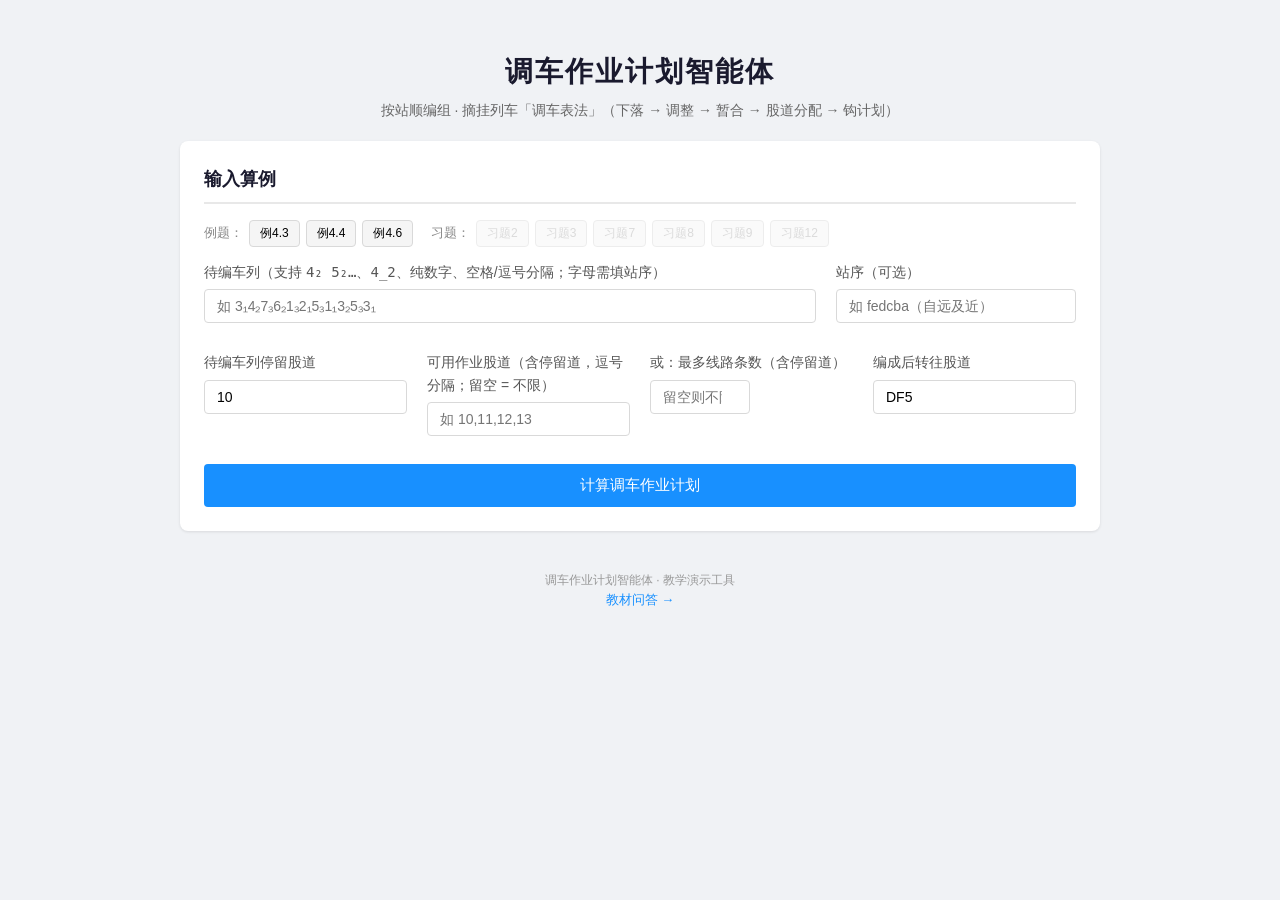
==== commit 3de3326d: "教学版锁定：例题白名单闸门（服务端）+ 习题按钮置灰 - 新增 scripts/mode.py：MODE 常量（默认 locked，fail-closed）开发时定死，   学生端改不了；锁定版只放行" ====
--- a/static/index.html
+++ b/static/index.html
@@ -4,7 +4,7 @@
     <meta charset="UTF-8">
     <meta name="viewport" content="width=device-width, initial-scale=1.0">
     <title>调车作业计划智能体</title>
-    <link rel="stylesheet" href="/static/style.css">
+    <link rel="stylesheet" href="style.css">
 </head>
 <body>
     <div class="container">
@@ -24,13 +24,21 @@
                     <button type="button" class="btn-sm preset" data-preset="例4.4">例4.4</button>
                     <button type="button" class="btn-sm preset" data-preset="例4.6">例4.6</button>
                     <span class="preset-label" style="margin-left:12px">习题：</span>
-                    <button type="button" class="btn-sm preset" data-preset="习题2">习题2</button>
-                    <button type="button" class="btn-sm preset" data-preset="习题3">习题3</button>
-                    <button type="button" class="btn-sm preset" data-preset="习题7">习题7</button>
-                    <button type="button" class="btn-sm preset" data-preset="习题8">习题8</button>
-                    <button type="button" class="btn-sm preset" data-preset="习题9">习题9</button>
-                    <button type="button" class="btn-sm preset" data-preset="习题12">习题12</button>
-                </div>
+                    <button type="button" class="btn-sm preset" data-preset="习题2" disabled
+                            title="习题已锁定：先独立完成，课上统一讲解">习题2</button>
+                    <button type="button" class="btn-sm preset" data-preset="习题3" disabled
+                            title="习题已锁定：先独立完成，课上统一讲解">习题3</button>
+                    <button type="button" class="btn-sm preset" data-preset="习题7" disabled
+                            title="习题已锁定：先独立完成，课上统一讲解">习题7</button>
+                    <button type="button" class="btn-sm preset" data-preset="习题8" disabled
+                            title="习题已锁定：先独立完成，课上统一讲解">习题8</button>
+                    <button type="button" class="btn-sm preset" data-preset="习题9" disabled
+                            title="习题已锁定：先独立完成，课上统一讲解">习题9</button>
+                    <button type="button" class="btn-sm preset" data-preset="习题12" disabled
+                            title="习题已锁定：先独立完成，课上统一讲解">习题12</button>
+                </div>
+
+                <p class="hint" id="modeHint" style="display:none"></p>
 
                 <div class="form-row">
                     <div class="form-group">
@@ -138,6 +146,24 @@
                 solve();
             });
         });
+
+        // 习题按钮：HTML 里已写死 disabled（即使脚本报错、接口不通也是灰的，fail-closed）。
+        // 只有服务端明确回报解锁态（MODE="full"）才放开；真正的闸门在服务端 /api/solve。
+        const exerciseBtns = Array.from(document.querySelectorAll('.preset'))
+            .filter(b => (b.dataset.preset || '').startsWith('习题'));
+        fetch('/api/mode').then(r => r.json()).then(m => {
+            if (!m) return;
+            if (m.example_only) {                            // 锁定版：提示只开放例题
+                const hint = document.getElementById('modeHint');
+                hint.textContent = '教学版仅开放 ' +
+                    (m.allowed_examples || ['例题']).join(' / ') +
+                    '；习题与自编数据不提供求解。';
+                hint.style.display = 'block';
+            }
+            if (m.exercise_locked === false) {               // 解锁版才放开按钮
+                exerciseBtns.forEach(b => { b.disabled = false; b.title = ''; });
+            }
+        }).catch(() => { /* 降级 = 保持置灰 */ });
 
         document.getElementById('solveBtn').addEventListener('click', solve);
 
@@ -223,10 +249,10 @@
         const stationColor = s => PALETTE[(s - 1) % PALETTE.length];
         const COL_NAME = ['', '一', '二', '三', '四', '五', '六', '七', '八', '九', '十'];
 
+        // 辆数下标：1→₁、2→₂…，多位数逐位（如 10→₁₀）。辆数恒标注（含 1）。
+        const SUBDIGITS = ['₀','₁','₂','₃','₄','₅','₆','₇','₈','₉'];
         function subOf(count) {
-            if (count === 1) return '';
-            const m = { 2:"₂",3:"₃",4:"₄",5:"₅",6:"₆",7:"₇",8:"₈",9:"₉" };
-            return m[count] || '';
+            return String(count).split('').map(d => SUBDIGITS[+d]).join('');
         }
         function tokenText(g) { return g.station + subOf(g.count); }
 
@@ -349,15 +375,34 @@
 
         function renderSchemeDetail() {
             const s = CURRENT_SCHEME, st = s.stats;
+            const P = st.hooks_pull, H = st.hooks_throw, Z = st.hooks_transfer;
+            const homeT = RESULT.meta.home_track;
             document.getElementById('statsBar').innerHTML = `
-                <span class="stat">挂车钩：<strong>${st.hooks_pull}</strong></span>
-                <span class="stat">溜放钩：<strong>${st.hooks_throw}</strong></span>
-                <span class="stat">转线钩：<strong>${st.hooks_transfer}</strong></span>
-                <span class="stat">总钩数：<strong>${st.total_hooks}</strong>（教材口径 ${st.textbook_total}，不含转线）</span>
-                <span class="stat">调车程：<strong>${st.cheng}</strong></span>
-                <span class="stat">使用股道：<strong>${st.tracks_used}</strong> 条</span>`;
-            document.getElementById('trackAlloc').innerHTML =
-                '股道分配：' + s.track_alloc.map(t => `<span class="alloc-chip"><b>${t.track}</b>道 ← ${t.super}</span>`).join('');
+                <div class="stat-row">
+                    <span class="stat">挂车钩：<strong>${P}</strong></span>
+                    <span class="stat">溜放钩：<strong>${H}</strong></span>
+                    <span class="stat">转线钩：<strong>${Z}</strong></span>
+                </div>
+                <div class="stat-row">
+                    <span class="stat">总钩数（不含转线）：<strong>${st.textbook_total}</strong>
+                        <span class="hint">（挂车钩数 + 溜放钩数）</span></span>
+                    <span class="stat">调车程：<strong>${st.cheng}</strong>
+                        <span class="hint">（挂车钩数×2 + 溜放钩数×1 + 转线钩数×1
+                        = ${P}×2 + ${H}×1 + ${Z}×1）</span></span>
+                </div>
+                <div class="stat-row">
+                    <span class="stat">含转线总钩数：<strong>${st.total_hooks}</strong></span>
+                    <span class="stat">使用股道：<strong>${st.tracks_used}</strong> 条（含停留道）</span>
+                </div>`;
+            document.getElementById('trackAlloc').innerHTML = `
+                <h4>股道分配</h4>
+                <div class="table-wrapper"><table class="alloc-table">
+                    <thead><tr><th>暂合列</th><th>作业股道</th><th>备注</th></tr></thead>
+                    <tbody>${s.track_alloc.map(a => {
+                        const seat = a.track === homeT ? '坐底（停留道）' : '';
+                        return `<tr><td>${a.super}</td><td><b>${a.track}</b>道</td><td>${seat}</td></tr>`;
+                    }).join('')}</tbody>
+                </table></div>`;
 
             // 钩计划表
             const tbody = s.hooks.map((h, i) => `
@@ -422,11 +467,13 @@
             const maxR = Math.max(1, ...PLAYER.scheme.hooks.map(h => h.phase_round));
             PLAYER.maxRound = maxR;
             document.getElementById('playerCtrl').innerHTML = `
+                <button type="button" class="btn-sm" id="pStart">⏮ 到开始</button>
                 <button type="button" class="btn-sm" id="pPrev">◀ 上一步</button>
                 <button type="button" class="btn-sm" id="pNext">下一步 ▶</button>
                 <button type="button" class="btn-sm" id="pRound">跳到下一轮 ▶▶</button>
                 <button type="button" class="btn-sm" id="pEnd">到结尾 ⏭</button>
                 <span id="pPos" class="hint" style="margin-left:8px"></span>`;
+            document.getElementById('pStart').addEventListener('click', () => { PLAYER.idx = 0; drawStep(); });
             document.getElementById('pPrev').addEventListener('click', () => { if (PLAYER.idx > 0) { PLAYER.idx--; drawStep(); } });
             document.getElementById('pNext').addEventListener('click', () => { if (PLAYER.idx < PLAYER.states.length - 1) { PLAYER.idx++; drawStep(); } });
             document.getElementById('pEnd').addEventListener('click', () => { PLAYER.idx = PLAYER.states.length - 1; drawStep(); });
@@ -485,14 +532,39 @@
                 `<div class="track-line">${carChipsHTML(cars)}</div></div>`;
         }
 
+        // 车辆图形：每辆车 = 高的一半宽（窄竖矩形），同车组相邻无间隙；
+        // 1 辆车组 → 竖长方形，2 辆 → 正方形，…，整组一个 4 圆角图形；调车只改顺序不改形状。
+        const CAR_H = 40;            // 车高（px）
+        const CAR_W = CAR_H / 2;     // 单车宽 = 高的一半
+        const GRP_GAP = 5;           // 相邻车组间距
+
+        // 按底色亮度取文字色（浅底深字、深底白字）
+        function fgColor(hex) {
+            const h = hex.replace('#', '');
+            const n = parseInt(h, 16);
+            const r = (n >> 16) & 255, g = (n >> 8) & 255, b = n & 255;
+            const lum = (0.299 * r + 0.587 * g + 0.114 * b) / 255;
+            return lum > 0.62 ? '#1a1a1a' : '#ffffff';
+        }
+
+        // 把一列"逐辆"的车按车组(gid)切成连续块，画成"组"为单位的有圆角图形
         function carChipsHTML(cars) {
-            let html = '';
-            for (let i = 0; i < cars.length; i++) {
-                const c = cars[i];
-                const brk = (i > 0 && cars[i - 1].gid !== c.gid) ? ' class="gap"' : '';
-                html += `<span${brk} class="car-mini" style="background:${stationColor(c.station)}" title="去向 ${c.station}">${c.station}</span>`;
-            }
-            return html;
+            if (!cars.length) return '';
+            const runs = [];
+            for (const c of cars) {
+                const last = runs[runs.length - 1];
+                if (last && last.gid === c.gid) { last.count++; }
+                else { runs.push({ gid: c.gid, station: c.station, count: 1 }); }
+            }
+            return runs.map(run => {
+                const color = stationColor(run.station);
+                const w = CAR_W * run.count;
+                // 组内每辆车一个小格、各写一个去向号；同组无间隙、外轮廓整组 4 圆角
+                const cells = Array.from({ length: run.count }, (_, i) =>
+                    `<span${i ? ' class="cell"' : ''}>${run.station}</span>`).join('');
+                return `<span class="wagon" style="width:${w}px;height:${CAR_H}px;background:${color};color:${fgColor(color)}"
+                        title="去向 ${run.station} · ${run.count} 辆">${cells}</span>`;
+            }).join('');
         }
     </script>
 </body>
--- a/static/style.css
+++ b/static/style.css
@@ -443,6 +443,8 @@
 .preset-row { display: flex; flex-wrap: wrap; align-items: center; gap: 6px; margin-bottom: 14px; }
 .preset-label { font-size: 13px; color: #888; }
 .preset { padding: 4px 10px; }
+.preset:disabled { opacity: .45; cursor: not-allowed; }
+.preset:disabled:hover { background: #f5f5f5; }
 
 .group-totals, .parsed-seq { margin: 8px 0; font-size: 13px; color: #555; }
 .chip-mini { display: inline-block; min-width: 30px; text-align: center; color: #fff;
@@ -479,16 +481,31 @@
 
 .track-row { display: flex; align-items: center; gap: 8px; margin-bottom: 6px; }
 .track-label { width: 64px; text-align: right; color: #666; font-size: 13px; flex: none; }
-.track-line { display: flex; align-items: center; min-height: 34px; padding: 4px 8px;
-  border-bottom: 2px solid #b7d4f7; border-radius: 2px; background: repeating-linear-gradient(
-  90deg, transparent, transparent 34px, rgba(24,144,255,.06) 34px, rgba(24,144,255,.06) 35px);
-  flex-wrap: wrap; min-width: 60%; }
+.track-line { display: flex; align-items: center; min-height: 40px; padding: 2px 8px;
+  border-bottom: 2px solid #b7d4f7; border-radius: 2px; background: #fff;
+  flex-wrap: nowrap; overflow-x: auto; min-width: 40%; }
 .lead-row .track-line { border-bottom: 2px dashed #d9b55c; background: #fffdf3; }
-.car-mini { display: inline-flex; align-items: center; justify-content: center; color: #fff;
-  font-weight: 700; font-size: 13px; width: 26px; height: 26px; border-radius: 3px; margin: 1px; }
-.car-mini.gap { margin-left: 8px; }
-.engine { margin-left: 6px; font-size: 18px; }
+/* 车辆图形：整组一个 4 圆角块（宽=辆数×高/2；同组无间隙，组间留 GRP_GAP） */
+.wagon { display: inline-flex; align-items: center; justify-content: center;
+  border-radius: 4px; font-weight: 700; font-size: 14px; flex: none;
+  box-shadow: inset 0 0 0 1px rgba(0, 0, 0, .05); }
+.wagon ~ .wagon { margin-left: 5px; }
+.wagon { overflow: hidden; }
+.wagon > span { flex: 1; min-width: 0; display: inline-flex; align-items: center;
+  justify-content: center; font-weight: 700; font-size: 13px; }
+.wagon > span + span { border-left: 1px solid rgba(0, 0, 0, .12); }
+.engine { margin-left: 8px; font-size: 18px; }
 
 /* 调整面板 */
 .move-list { margin: 8px 0 4px 18px; font-size: 14px; color: #333; line-height: 1.9; }
 .xl-table td.cell-moved { background: #fff7e6; outline: 2px solid #faad14; outline-offset: -2px; }
+
+/* 统计三行分组 */
+.stats-bar { flex-direction: column; gap: 6px; }
+.stat-row { display: flex; flex-wrap: wrap; gap: 6px 18px; align-items: baseline; }
+.stat-row .hint { font-size: 12px; color: #999; }
+
+/* 股道分配表 */
+#trackAlloc h4 { font-size: 14px; margin: 4px 0 6px; color: #555; }
+.alloc-table { max-width: 520px; }
+.alloc-table th, .alloc-table td { text-align: left; }
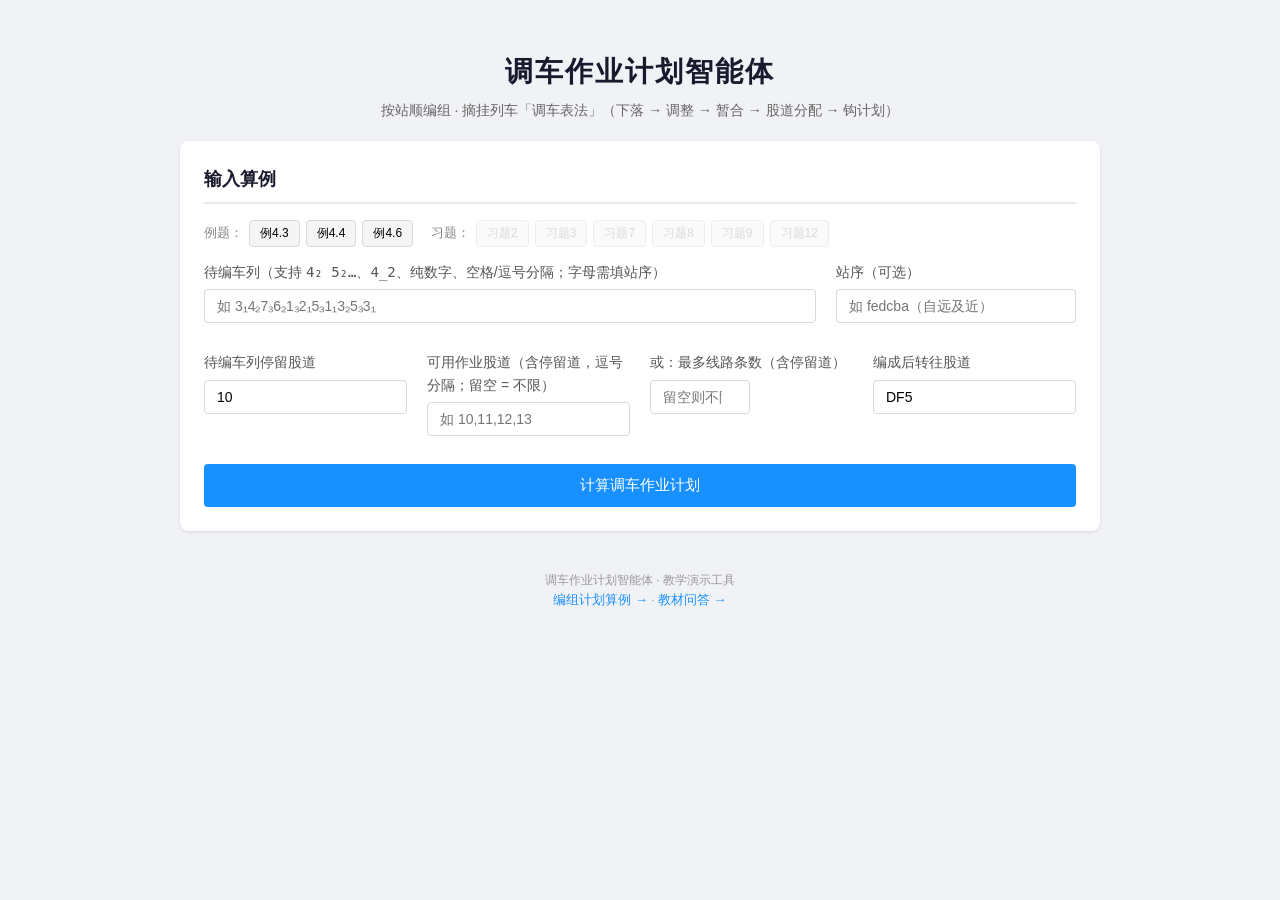
==== commit bcd6e9da: "编组计划算例页：新增 /bianzu（例11.3/11.5/11.6、习题1-3） - build_bianzu_page.py：按教材口径枚举编组方案，复算绝对计算法与   表格计算法，断言 6 道" ====
--- a/static/index.html
+++ b/static/index.html
@@ -110,7 +110,7 @@
 
         <footer>
             <p>调车作业计划智能体 · 教学演示工具</p>
-            <p><a href="/qa" class="qa-link">教材问答 →</a></p>
+            <p><a href="/bianzu" class="qa-link">编组计划算例 →</a> · <a href="/qa" class="qa-link">教材问答 →</a></p>
         </footer>
     </div>
 
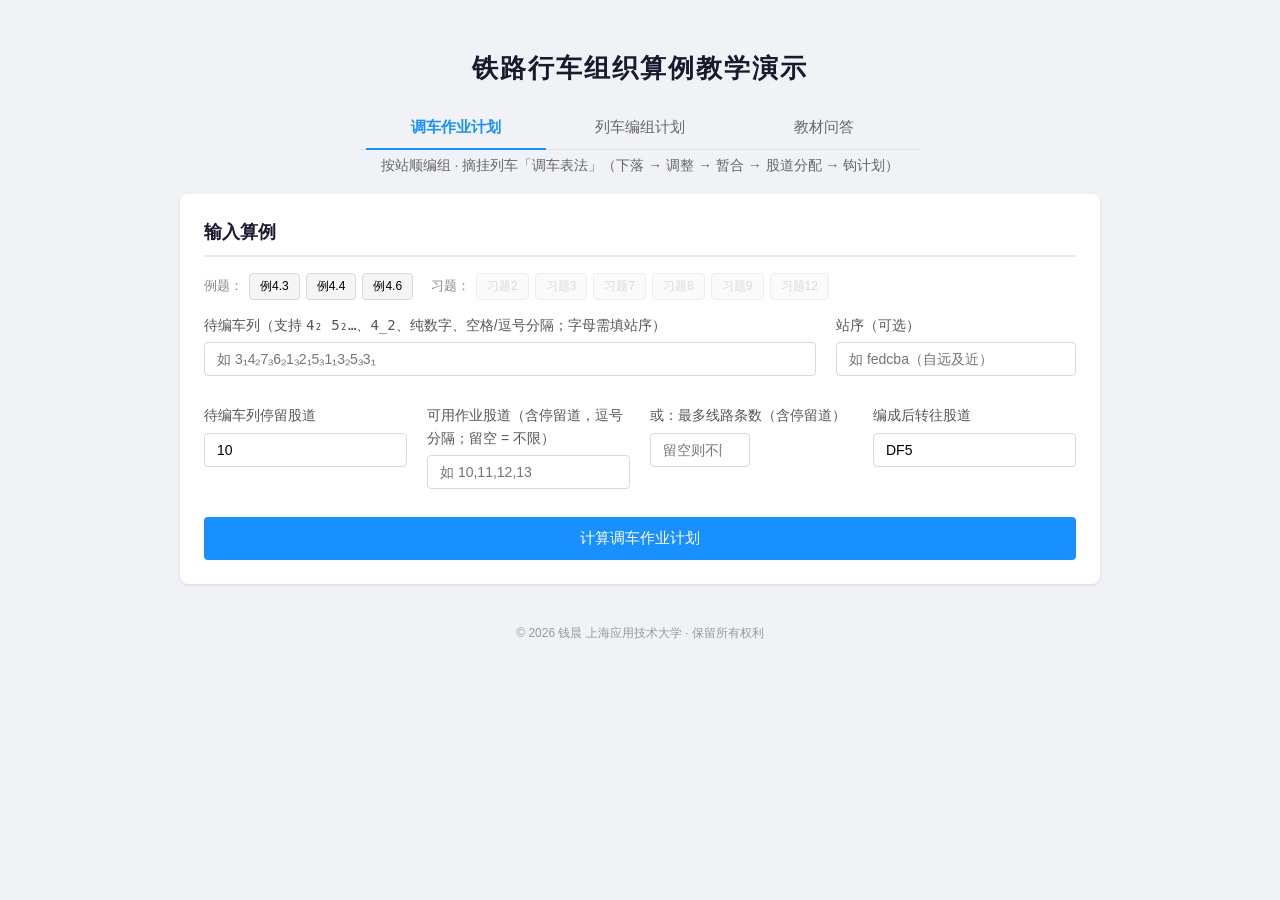
==== commit 60d4eba5: "bianzu 页改版：选题按钮 + 算例集格式完整过程 - /bianzu 改为 index 式预设按钮选题，单题 panel，hash 直达 - 绝对/表格计算法按算例集步骤写全，表格恢复算例集形式" ====
--- a/static/index.html
+++ b/static/index.html
@@ -3,13 +3,18 @@
 <head>
     <meta charset="UTF-8">
     <meta name="viewport" content="width=device-width, initial-scale=1.0">
-    <title>调车作业计划智能体</title>
+    <title>调车作业计划 · 铁路行车组织算例教学演示</title>
     <link rel="stylesheet" href="style.css">
 </head>
 <body>
     <div class="container">
-        <header>
-            <h1>调车作业计划智能体</h1>
+        <header class="site-header">
+            <h1>铁路行车组织算例教学演示</h1>
+            <nav class="top-tabs" aria-label="主导航">
+                <a href="/" class="active">调车作业计划</a>
+                <a href="/bianzu">列车编组计划</a>
+                <a href="/qa">教材问答</a>
+            </nav>
             <p class="subtitle">按站顺编组 · 摘挂列车「调车表法」（下落 → 调整 → 暂合 → 股道分配 → 钩计划）</p>
         </header>
 
@@ -109,8 +114,7 @@
         </main>
 
         <footer>
-            <p>调车作业计划智能体 · 教学演示工具</p>
-            <p><a href="/bianzu" class="qa-link">编组计划算例 →</a> · <a href="/qa" class="qa-link">教材问答 →</a></p>
+            <p>© 2026 钱晨 上海应用技术大学 · 保留所有权利</p>
         </footer>
     </div>
 
--- a/static/style.css
+++ b/static/style.css
@@ -32,6 +32,49 @@
     color: #666;
     font-size: 14px;
     margin-top: 4px;
+}
+
+/* ===== 三页统一顶部：标题 + 标签页 ===== */
+.site-header {
+    padding: 28px 0 18px;
+    text-align: center;
+}
+
+.site-header h1 {
+    font-size: 26px;
+    color: #1a1a2e;
+    letter-spacing: 2px;
+}
+
+.top-tabs {
+    display: flex;
+    justify-content: center;
+    gap: 4px;
+    max-width: 560px;
+    margin: 16px auto 0;
+    border-bottom: 1px solid #dfe3e8;
+}
+
+.top-tabs a {
+    flex: 1;
+    max-width: 180px;
+    padding: 9px 14px;
+    font-size: 15px;
+    color: #666;
+    text-decoration: none;
+    border-bottom: 2px solid transparent;
+    margin-bottom: -1px;
+    transition: color .15s, border-color .15s;
+}
+
+.top-tabs a:hover {
+    color: #1890ff;
+}
+
+.top-tabs a.active {
+    color: #1890ff;
+    font-weight: 600;
+    border-bottom-color: #1890ff;
 }
 
 .card {
@@ -432,6 +475,14 @@
     table th,
     table td {
         padding: 6px 8px;
+    }
+    .site-header h1 {
+        font-size: 21px;
+        letter-spacing: 1px;
+    }
+    .top-tabs a {
+        padding: 8px 6px;
+        font-size: 14px;
     }
 }
 
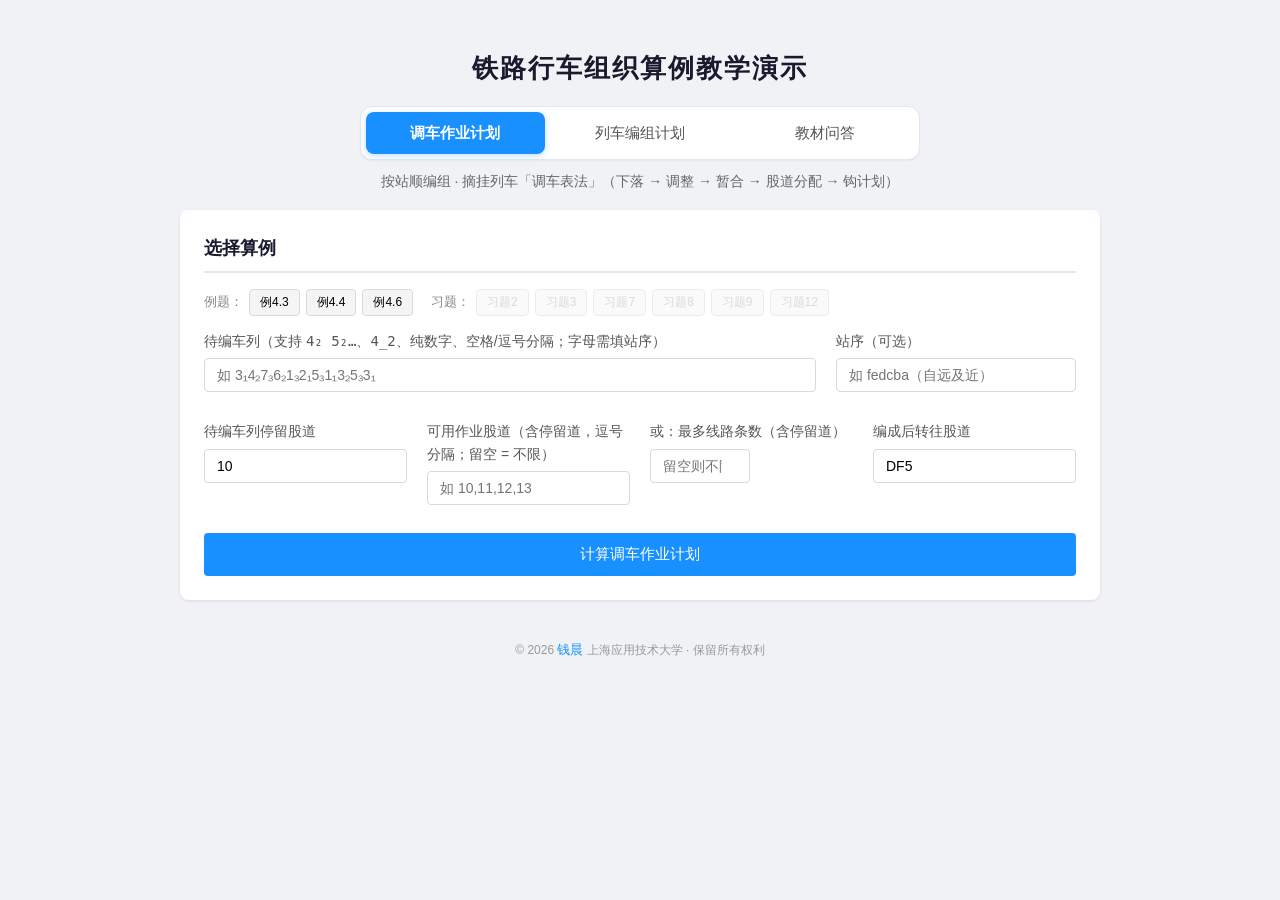
==== commit f1fb6712: "编组计划算例页：纯前端重算、ΣN通·t节 行、必要条件①②与方案描述修订 - 页面改由内嵌 JS 求解器重算，不再调 /api/bianzu（file:// 直接打开可用）；输入框改文本框 - 表格计" ====
--- a/static/index.html
+++ b/static/index.html
@@ -21,7 +21,7 @@
         <main>
             <!-- ============ 输入 ============ -->
             <section class="card">
-                <h2>输入算例</h2>
+                <h2>选择算例</h2>
 
                 <div class="preset-row">
                     <span class="preset-label">例题：</span>
@@ -114,7 +114,7 @@
         </main>
 
         <footer>
-            <p>© 2026 钱晨 上海应用技术大学 · 保留所有权利</p>
+            <p>© 2026 <a href="https://dickwxyz.github.io/resume" class="qa-link" target="_blank" rel="noopener">钱晨</a> 上海应用技术大学 · 保留所有权利</p>
         </footer>
     </div>
 
--- a/static/style.css
+++ b/static/style.css
@@ -48,33 +48,42 @@
 
 .top-tabs {
     display: flex;
-    justify-content: center;
-    gap: 4px;
+    gap: 6px;
     max-width: 560px;
     margin: 16px auto 0;
-    border-bottom: 1px solid #dfe3e8;
+    padding: 5px;
+    background: #fff;
+    border: 1px solid #e3e6eb;
+    border-radius: 12px;
+    box-shadow: 0 1px 2px rgba(0, 0, 0, .04);
 }
 
 .top-tabs a {
     flex: 1;
     max-width: 180px;
     padding: 9px 14px;
+    text-align: center;
     font-size: 15px;
-    color: #666;
+    color: #555;
     text-decoration: none;
-    border-bottom: 2px solid transparent;
-    margin-bottom: -1px;
-    transition: color .15s, border-color .15s;
+    border-radius: 8px;
+    transition: background .15s, color .15s;
 }
 
 .top-tabs a:hover {
     color: #1890ff;
+    background: #f0f7ff;
 }
 
 .top-tabs a.active {
-    color: #1890ff;
+    color: #fff;
+    background: #1890ff;
     font-weight: 600;
-    border-bottom-color: #1890ff;
+    box-shadow: 0 2px 6px rgba(24, 144, 255, .28);
+}
+
+.site-header .subtitle {
+    margin-top: 10px;
 }
 
 .card {
